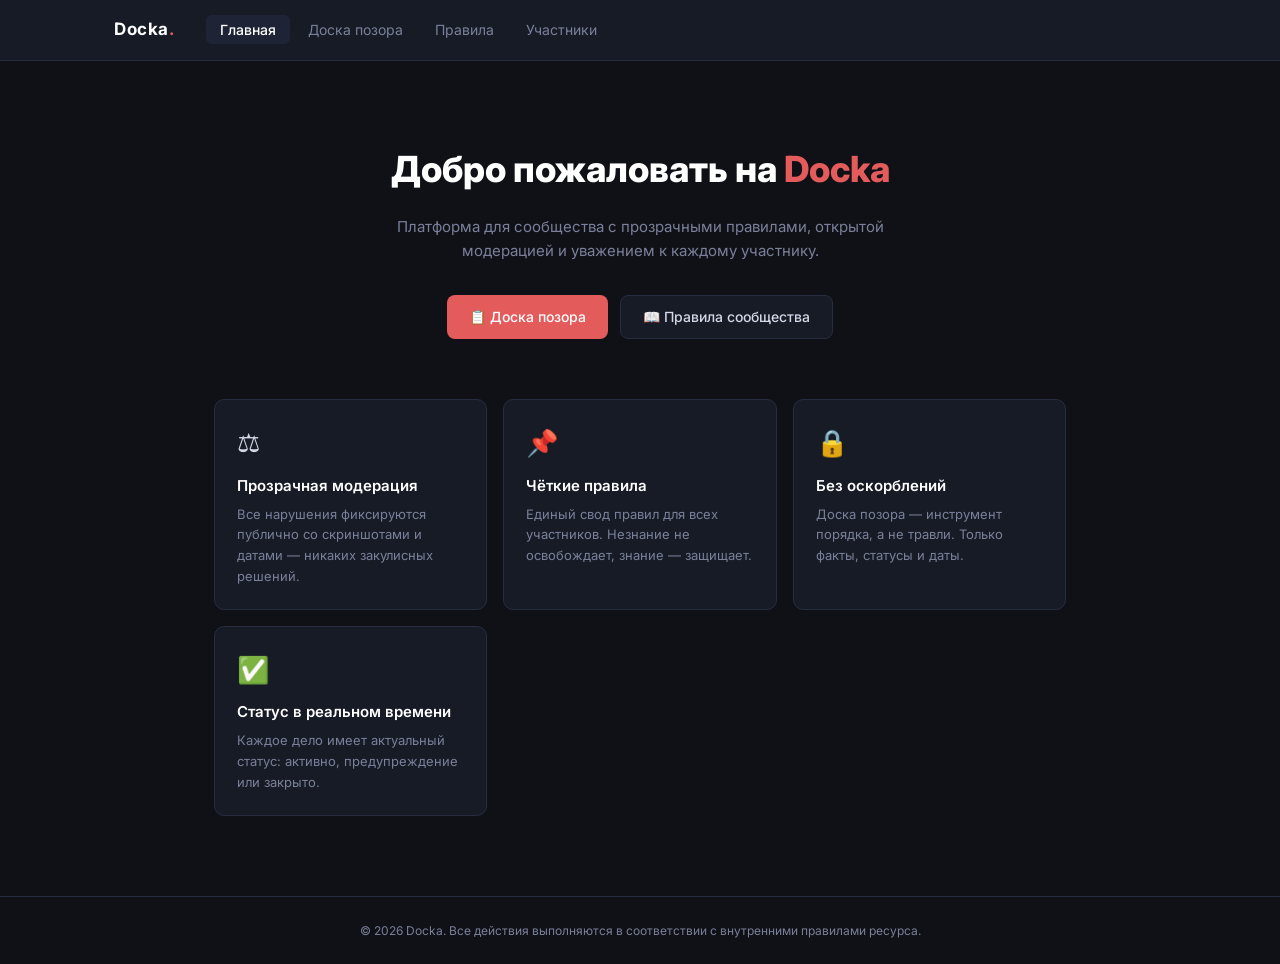
==== index.html @ f2e77553 "feat: add «Доска позора» section with cards, filters and lightbox" ====
<!DOCTYPE html>
<html lang="ru">
<head>
  <meta charset="UTF-8" />
  <meta name="viewport" content="width=device-width, initial-scale=1.0" />
  <title>Docka — Главная</title>
  <link rel="preconnect" href="https://fonts.googleapis.com" />
  <link rel="preconnect" href="https://fonts.gstatic.com" crossorigin />
  <link href="https://fonts.googleapis.com/css2?family=Inter:wght@400;500;600;700;800&display=swap" rel="stylesheet" />
  <link rel="stylesheet" href="style.css" />
</head>
<body>

  <!-- ── Navigation ── -->
  <header class="site-header">
    <nav class="nav-inner">
      <a class="nav-logo" href="index.html">Docka<span>.</span></a>
      <ul class="nav-links">
        <li><a href="index.html" class="active">Главная</a></li>
        <li><a href="shame.html">Доска позора</a></li>
        <li><a href="#">Правила</a></li>
        <li><a href="#">Участники</a></li>
      </ul>
    </nav>
  </header>

  <!-- ── Hero ── -->
  <section class="home-hero">
    <h1>Добро пожаловать на <em>Docka</em></h1>
    <p>Платформа для сообщества с прозрачными правилами, открытой модерацией и уважением к каждому участнику.</p>
    <div class="cta-row">
      <a href="shame.html" class="btn btn--primary">📋 Доска позора</a>
      <a href="#" class="btn btn--ghost">📖 Правила сообщества</a>
    </div>
  </section>

  <!-- ── Features ── -->
  <div class="feature-grid">
    <div class="feature-card">
      <div class="icon">⚖️</div>
      <h3>Прозрачная модерация</h3>
      <p>Все нарушения фиксируются публично со скриншотами и датами — никаких закулисных решений.</p>
    </div>
    <div class="feature-card">
      <div class="icon">📌</div>
      <h3>Чёткие правила</h3>
      <p>Единый свод правил для всех участников. Незнание не освобождает, знание — защищает.</p>
    </div>
    <div class="feature-card">
      <div class="icon">🔒</div>
      <h3>Без оскорблений</h3>
      <p>Доска позора — инструмент порядка, а не травли. Только факты, статусы и даты.</p>
    </div>
    <div class="feature-card">
      <div class="icon">✅</div>
      <h3>Статус в реальном времени</h3>
      <p>Каждое дело имеет актуальный статус: активно, предупреждение или закрыто.</p>
    </div>
  </div>

  <footer class="site-footer">
    © 2026 Docka. Все действия выполняются в соответствии с внутренними правилами ресурса.
  </footer>

</body>
</html>
---- style.css ----
/* ─── Reset & Base ─────────────────────────────────────────────── */
*, *::before, *::after { box-sizing: border-box; margin: 0; padding: 0; }

:root {
  --bg:          #0f1117;
  --surface:     #171b26;
  --surface-2:   #1e2435;
  --border:      #272d3f;
  --accent:      #e35b5b;
  --accent-dim:  #b34545;
  --text:        #d4d8e8;
  --text-muted:  #7a8099;
  --green:       #4caf7d;
  --yellow:      #e3aa5b;
  --radius:      10px;
  --font:        'Inter', system-ui, sans-serif;
}

html { scroll-behavior: smooth; }

body {
  background: var(--bg);
  color: var(--text);
  font-family: var(--font);
  font-size: 15px;
  line-height: 1.6;
  min-height: 100vh;
}

a { color: inherit; text-decoration: none; }
img { display: block; max-width: 100%; }

/* ─── Header / Nav ─────────────────────────────────────────────── */
.site-header {
  background: var(--surface);
  border-bottom: 1px solid var(--border);
  position: sticky;
  top: 0;
  z-index: 100;
}

.nav-inner {
  max-width: 1100px;
  margin: 0 auto;
  padding: 0 24px;
  height: 60px;
  display: flex;
  align-items: center;
  gap: 32px;
}

.nav-logo {
  font-size: 17px;
  font-weight: 700;
  letter-spacing: .03em;
  color: #fff;
  white-space: nowrap;
}
.nav-logo span { color: var(--accent); }

.nav-links {
  display: flex;
  gap: 4px;
  list-style: none;
}

.nav-links a {
  padding: 6px 14px;
  border-radius: 6px;
  font-size: 14px;
  color: var(--text-muted);
  transition: background .15s, color .15s;
}
.nav-links a:hover,
.nav-links a.active {
  background: var(--surface-2);
  color: var(--text);
}
.nav-links a.active { color: #fff; font-weight: 500; }

/* ─── Page Shell ───────────────────────────────────────────────── */
.page-wrap {
  max-width: 1100px;
  margin: 0 auto;
  padding: 48px 24px 80px;
}

/* ─── Hero / Page Header ───────────────────────────────────────── */
.page-hero {
  margin-bottom: 48px;
}
.page-hero h1 {
  font-size: 26px;
  font-weight: 700;
  color: #fff;
  display: flex;
  align-items: center;
  gap: 10px;
}
.page-hero h1 .icon { font-size: 22px; }
.page-hero p {
  margin-top: 10px;
  color: var(--text-muted);
  max-width: 620px;
  font-size: 14px;
}

.notice-box {
  margin-top: 20px;
  background: rgba(227,91,91,.07);
  border: 1px solid rgba(227,91,91,.25);
  border-radius: var(--radius);
  padding: 14px 18px;
  font-size: 13px;
  color: var(--text-muted);
  max-width: 700px;
  line-height: 1.7;
}
.notice-box strong { color: var(--text); }

/* ─── Stats Strip ──────────────────────────────────────────────── */
.stats-strip {
  display: flex;
  gap: 16px;
  margin-bottom: 36px;
  flex-wrap: wrap;
}
.stat-chip {
  background: var(--surface);
  border: 1px solid var(--border);
  border-radius: 8px;
  padding: 10px 18px;
  font-size: 13px;
  color: var(--text-muted);
}
.stat-chip strong { display: block; font-size: 20px; font-weight: 700; color: #fff; }

/* ─── Filters ──────────────────────────────────────────────────── */
.filters {
  display: flex;
  gap: 8px;
  margin-bottom: 28px;
  flex-wrap: wrap;
}
.filter-btn {
  background: var(--surface);
  border: 1px solid var(--border);
  border-radius: 6px;
  padding: 6px 14px;
  font-size: 13px;
  color: var(--text-muted);
  cursor: pointer;
  transition: all .15s;
  font-family: var(--font);
}
.filter-btn:hover { border-color: #3a4060; color: var(--text); }
.filter-btn.active {
  background: var(--accent);
  border-color: var(--accent);
  color: #fff;
}

/* ─── Violation Cards ──────────────────────────────────────────── */
.cards-grid {
  display: grid;
  grid-template-columns: repeat(auto-fill, minmax(320px, 1fr));
  gap: 20px;
}

.v-card {
  background: var(--surface);
  border: 1px solid var(--border);
  border-radius: var(--radius);
  overflow: hidden;
  transition: border-color .2s, transform .2s;
}
.v-card:hover {
  border-color: #3a4060;
  transform: translateY(-2px);
}

/* screenshot area */
.v-card__shot {
  position: relative;
  background: var(--surface-2);
  cursor: pointer;
}
.v-card__shot img,
.v-card__shot svg {
  width: 100%;
  height: 180px;
  object-fit: cover;
}
.v-card__shot-label {
  position: absolute;
  bottom: 8px;
  left: 8px;
  background: rgba(0,0,0,.7);
  color: #fff;
  font-size: 11px;
  padding: 3px 8px;
  border-radius: 4px;
  letter-spacing: .03em;
}
.v-card__zoom-hint {
  position: absolute;
  top: 8px;
  right: 8px;
  background: rgba(0,0,0,.6);
  color: #fff;
  font-size: 11px;
  padding: 3px 7px;
  border-radius: 4px;
  opacity: 0;
  transition: opacity .15s;
}
.v-card:hover .v-card__zoom-hint { opacity: 1; }

/* body */
.v-card__body { padding: 16px; }

.v-card__head {
  display: flex;
  align-items: center;
  gap: 10px;
  margin-bottom: 10px;
}
.v-card__avatar {
  width: 34px;
  height: 34px;
  border-radius: 50%;
  background: var(--surface-2);
  border: 1px solid var(--border);
  display: flex;
  align-items: center;
  justify-content: center;
  font-size: 15px;
  font-weight: 700;
  color: var(--accent);
  flex-shrink: 0;
  text-transform: uppercase;
}
.v-card__nick {
  font-weight: 600;
  font-size: 15px;
  color: #fff;
}
.v-card__id { font-size: 12px; color: var(--text-muted); }

.v-card__desc {
  font-size: 13px;
  color: var(--text-muted);
  margin-bottom: 14px;
  line-height: 1.65;
}
.v-card__desc strong { color: var(--text); }

.v-card__meta {
  display: flex;
  align-items: center;
  justify-content: space-between;
  flex-wrap: wrap;
  gap: 8px;
  padding-top: 12px;
  border-top: 1px solid var(--border);
}
.v-card__date { font-size: 12px; color: var(--text-muted); }
.v-card__date span { color: var(--text); }

/* Status badges */
.badge {
  font-size: 11px;
  font-weight: 600;
  padding: 3px 9px;
  border-radius: 20px;
  letter-spacing: .04em;
  text-transform: uppercase;
}
.badge--active   { background: rgba(227,91,91,.15);  color: var(--accent); }
.badge--resolved { background: rgba(76,175,125,.12); color: var(--green);  }
.badge--warning  { background: rgba(227,170,91,.12); color: var(--yellow); }

/* ─── Lightbox ─────────────────────────────────────────────────── */
.lightbox {
  display: none;
  position: fixed;
  inset: 0;
  background: rgba(0,0,0,.85);
  z-index: 999;
  align-items: center;
  justify-content: center;
  padding: 24px;
  backdrop-filter: blur(4px);
}
.lightbox.open { display: flex; }
.lightbox__img {
  max-width: 90vw;
  max-height: 85vh;
  border-radius: 8px;
  border: 1px solid var(--border);
  object-fit: contain;
}
.lightbox__close {
  position: absolute;
  top: 20px;
  right: 24px;
  background: none;
  border: none;
  color: #fff;
  font-size: 28px;
  cursor: pointer;
  line-height: 1;
}

/* ─── Empty State ──────────────────────────────────────────────── */
.empty-state {
  grid-column: 1/-1;
  text-align: center;
  padding: 60px 20px;
  color: var(--text-muted);
  font-size: 14px;
}
.empty-state .big { font-size: 36px; margin-bottom: 12px; }

/* ─── Footer ───────────────────────────────────────────────────── */
.site-footer {
  border-top: 1px solid var(--border);
  padding: 24px;
  text-align: center;
  font-size: 12px;
  color: var(--text-muted);
}

/* ─── Home page ────────────────────────────────────────────────── */
.home-hero {
  padding: 80px 24px 60px;
  text-align: center;
}
.home-hero h1 { font-size: 36px; color: #fff; font-weight: 800; }
.home-hero h1 em { color: var(--accent); font-style: normal; }
.home-hero p { margin: 16px auto 0; max-width: 520px; color: var(--text-muted); font-size: 15px; }
.home-hero .cta-row { margin-top: 32px; display: flex; gap: 12px; justify-content: center; flex-wrap: wrap; }
.btn {
  display: inline-flex;
  align-items: center;
  gap: 7px;
  padding: 10px 22px;
  border-radius: 8px;
  font-size: 14px;
  font-weight: 500;
  transition: opacity .15s;
  cursor: pointer;
  border: none;
  font-family: var(--font);
}
.btn:hover { opacity: .85; }
.btn--primary { background: var(--accent); color: #fff; }
.btn--ghost    { background: var(--surface); border: 1px solid var(--border); color: var(--text); }

.feature-grid {
  max-width: 900px;
  margin: 0 auto 80px;
  display: grid;
  grid-template-columns: repeat(auto-fill, minmax(240px, 1fr));
  gap: 16px;
  padding: 0 24px;
}
.feature-card {
  background: var(--surface);
  border: 1px solid var(--border);
  border-radius: var(--radius);
  padding: 22px;
}
.feature-card .icon { font-size: 26px; margin-bottom: 10px; }
.feature-card h3 { font-size: 15px; font-weight: 600; color: #fff; margin-bottom: 6px; }
.feature-card p { font-size: 13px; color: var(--text-muted); }

/* ─── Responsive ───────────────────────────────────────────────── */
@media (max-width: 600px) {
  .nav-inner { gap: 16px; padding: 0 16px; }
  .page-wrap  { padding: 32px 16px 60px; }
  .home-hero h1 { font-size: 26px; }
  .cards-grid { grid-template-columns: 1fr; }
}
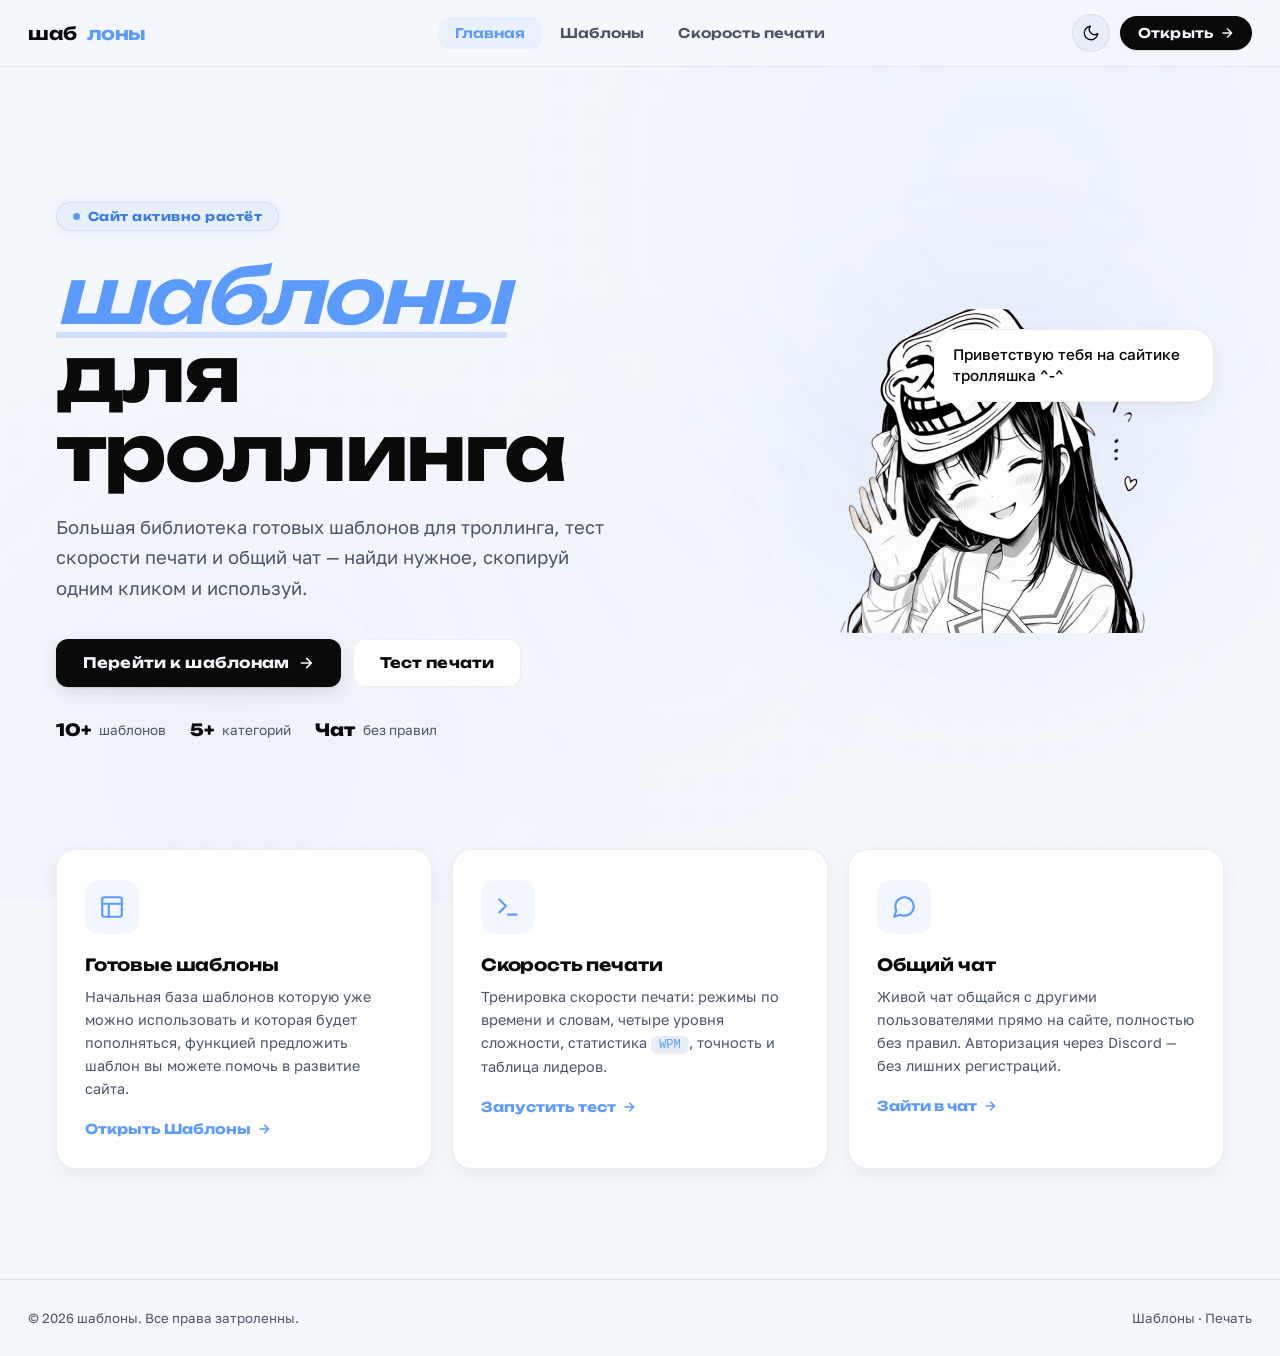
==== commit e690065b: "Import all files from shab repository Co-authored-by: morenfag-alt <254988272+morenfag-alt@users.nor" ====
--- a/index.html
+++ b/index.html
@@ -1,66 +1,785 @@
 <!DOCTYPE html>
-<html lang="ru">
+<html lang="ru" data-theme="light">
 <head>
-  <meta charset="UTF-8" />
-  <meta name="viewport" content="width=device-width, initial-scale=1.0" />
-  <title>Docka — Главная</title>
-  <link rel="preconnect" href="https://fonts.googleapis.com" />
-  <link rel="preconnect" href="https://fonts.gstatic.com" crossorigin />
-  <link href="https://fonts.googleapis.com/css2?family=Inter:wght@400;500;600;700;800&display=swap" rel="stylesheet" />
-  <link rel="stylesheet" href="style.css" />
+<meta charset="UTF-8">
+<meta name="viewport" content="width=device-width, initial-scale=1.0">
+<title>шаблоны для троллинга</title>
+<meta name="description" content="Большая библиотека готовых шаблонов для троллинга, тест на ВПМ и живой чат — найди нужное, скопируй одним кликом и используй..">
+<link rel="icon" href="logo.png" type="image/png">
+<link rel="preconnect" href="https://fonts.googleapis.com">
+<link rel="preconnect" href="https://fonts.gstatic.com" crossorigin>
+<link href="https://fonts.googleapis.com/css2?family=Unbounded:wght@400;600;700;800&family=Golos+Text:wght@400;500;600&display=swap" rel="stylesheet">
+<script src="theme.js"></script>
+<style>
+  :root {
+    --bg: #f4f7fc;
+    --bg2: #e8eef8;
+    --card: #ffffff;
+    --text: #0a0a0a;
+    --text2: #4a5568;
+    --accent: #5b9aff;
+    --accent2: #4080e8;
+    --accent-glow: rgba(91,154,255,0.12);
+    --border: rgba(0,0,0,0.07);
+    --shadow: 0 1px 3px rgba(0,0,0,0.03), 0 6px 20px rgba(0,0,0,0.05);
+    --radius: 16px;
+    --tag-bg: rgba(91,154,255,0.08);
+    --tag-text: #3b7de8;
+    --hero-grad-1: #0a0a0a;
+    --hero-grad-2: #5b9aff;
+    --hero-grad-3: #4a5568;
+  }
+  [data-theme="dark"] {
+    --bg: #0a0e1a;
+    --bg2: #0f1424;
+    --card: #131a2e;
+    --text: #e8ecf4;
+    --text2: #7b8ba8;
+    --accent: #4f8fff;
+    --accent2: #3a7aef;
+    --accent-glow: rgba(79,143,255,0.15);
+    --border: rgba(232,236,244,0.06);
+    --shadow: 0 2px 8px rgba(0,0,0,0.3), 0 12px 40px rgba(0,0,0,0.4);
+    --tag-bg: rgba(79,143,255,0.1);
+    --tag-text: #6ba3ff;
+    --hero-grad-1: #e8ecf4;
+    --hero-grad-2: #4f8fff;
+    --hero-grad-3: #7b8ba8;
+  }
+
+  /* View Transitions API */
+  ::view-transition-old(root),
+  ::view-transition-new(root) {
+    animation: none;
+    mix-blend-mode: normal;
+  }
+  ::view-transition-old(root) { z-index: 1; }
+  ::view-transition-new(root) { z-index: 999; }
+  [data-theme="dark"]::view-transition-old(root) { z-index: 999; }
+  [data-theme="dark"]::view-transition-new(root) { z-index: 1; }
+
+  * { box-sizing: border-box; margin: 0; padding: 0; }
+  html, body { height: 100%; }
+
+  body {
+    font-family: 'Golos Text', sans-serif;
+    -webkit-font-smoothing: antialiased;
+    background: var(--bg);
+    color: var(--text);
+    min-height: 100vh;
+    transition: background 0.35s, color 0.35s;
+    overflow-x: hidden;
+    position: relative;
+  }
+
+  /* ── Mesh gradient orbs ── */
+  .mesh-bg {
+    position: fixed; inset: 0; z-index: 1;
+    overflow: hidden; pointer-events: none;
+  }
+  .mesh-bg span {
+    position: absolute; border-radius: 50%;
+    filter: blur(100px); will-change: transform;
+    mix-blend-mode: screen;
+  }
+  [data-theme="dark"] .mesh-bg span { mix-blend-mode: screen; }
+  .mesh-bg .orb1 {
+    width: 70vw; height: 70vw;
+    background: radial-gradient(circle, rgba(91,154,255,0.06) 0%, transparent 70%);
+    top: -20vw; right: -15vw;
+    animation: orbFloat1 24s ease-in-out infinite;
+  }
+  .mesh-bg .orb2 {
+    width: 60vw; height: 60vw;
+    background: radial-gradient(circle, rgba(99,102,241,0.04) 0%, transparent 70%);
+    bottom: -18vw; left: -12vw;
+    animation: orbFloat2 30s ease-in-out infinite;
+  }
+  .mesh-bg .orb3 {
+    width: 40vw; height: 40vw;
+    background: radial-gradient(circle, rgba(91,154,255,0.03) 0%, transparent 65%);
+    top: 35%; left: 30%;
+    animation: orbFloat3 20s ease-in-out infinite;
+  }
+  [data-theme="light"] .mesh-bg .orb1 { background: radial-gradient(circle, rgba(91,154,255,0.06) 0%, transparent 70%); }
+  [data-theme="light"] .mesh-bg .orb2 { background: radial-gradient(circle, rgba(99,102,241,0.04) 0%, transparent 70%); }
+  [data-theme="light"] .mesh-bg .orb3 { background: radial-gradient(circle, rgba(91,154,255,0.03) 0%, transparent 65%); }
+  [data-theme="dark"] .mesh-bg .orb1 { background: radial-gradient(circle, rgba(79,143,255,0.12) 0%, transparent 70%); }
+  [data-theme="dark"] .mesh-bg .orb2 { background: radial-gradient(circle, rgba(99,102,241,0.08) 0%, transparent 70%); }
+  [data-theme="dark"] .mesh-bg .orb3 { background: radial-gradient(circle, rgba(79,143,255,0.06) 0%, transparent 65%); }
+
+  @keyframes orbFloat1 { 0%,100%{transform:translate(0,0) scale(1)} 50%{transform:translate(-4%,5%) scale(1.07)} }
+  @keyframes orbFloat2 { 0%,100%{transform:translate(0,0) scale(1)} 50%{transform:translate(5%,-4%) scale(1.1)} }
+  @keyframes orbFloat3 { 0%,100%{transform:translate(0,0) scale(1)} 33%{transform:translate(3%,3%) scale(1.04)} 66%{transform:translate(-2%,-2%) scale(0.96)} }
+
+  /* Точечная сетка */
+  .dot-grid {
+    position: fixed; inset: 0; z-index: 1; pointer-events: none;
+    background-image: radial-gradient(rgba(10,14,26,0.04) 1px, transparent 1px);
+    background-size: 32px 32px;
+    transition: background-image 0.4s ease;
+  }
+  [data-theme="dark"] .dot-grid {
+    background-image: radial-gradient(rgba(79,143,255,0.04) 1px, transparent 1px);
+  }
+
+  /* ── Make content sit above canvas layers ── */
+  header, main, footer { position: relative; z-index: 10; }
+
+  /* HEADER */
+  header {
+    position: sticky; top: 0; z-index: 200;
+    background: rgba(244,247,252,0.75);
+    border-bottom: 1px solid var(--border);
+    backdrop-filter: blur(20px);
+    -webkit-backdrop-filter: blur(20px);
+    padding: 0 28px;
+    transition: background 0.4s, border-color 0.4s;
+  }
+  [data-theme="dark"] header { background: rgba(10,14,26,0.7); }
+
+  .header-inner {
+    max-width: 1240px; margin: 0 auto;
+    display: flex; align-items: center; justify-content: space-between;
+    height: 66px; gap: 16px;
+  }
+  .logo {
+    display: flex; align-items: center; gap: 10px;
+    font-family: 'Unbounded', sans-serif;
+    font-weight: 700; font-size: 1.1rem;
+    color: var(--text); text-decoration: none;
+    letter-spacing: -0.5px; flex-shrink: 0;
+  }
+  .logo img { width: 32px; height: 32px; border-radius: 9px; object-fit: cover; }
+  .logo span { color: var(--accent); }
+
+  nav.main-nav {
+    display: flex; gap: 2px;
+    position: absolute; left: 50%; transform: translateX(-50%);
+  }
+  nav.main-nav a {
+    padding: 7px 15px; border-radius: 10px;
+    color: var(--text2); text-decoration: none; font-size: 0.83rem;
+    font-family: 'Unbounded', sans-serif; font-weight: 600;
+    transition: all 0.2s; border: 1px solid transparent;
+    letter-spacing: 0.01em;
+  }
+  nav.main-nav a:hover { color: var(--text); background: var(--bg2); border-color: var(--border); }
+  nav.main-nav a.active { color: var(--accent); background: var(--tag-bg); border-color: transparent; }
+
+  .header-actions { display: flex; align-items: center; gap: 10px; }
+  .theme-btn {
+    background: var(--bg2); border: 1px solid var(--border);
+    color: var(--text); cursor: pointer;
+    border-radius: 999px; width: 38px; height: 38px;
+    display: inline-flex; align-items: center; justify-content: center;
+    transition: background 0.25s, border-color 0.25s, transform 0.25s;
+    position: relative; overflow: hidden;
+  }
+  .theme-btn:hover { background: var(--card); border-color: var(--accent); transform: translateY(-1px); }
+  .theme-btn:active { transform: scale(0.96); }
+  .theme-btn svg {
+    transition: transform 0.5s cubic-bezier(0.32,0.72,0,1), opacity 0.3s;
+  }
+  .theme-btn:hover svg { transform: rotate(25deg); }
+
+  .header-cta {
+    display: inline-flex; align-items: center; gap: 7px;
+    padding: 9px 18px; border-radius: 999px;
+    background: var(--text);
+    color: var(--bg) !important; text-decoration: none; font-size: 0.84rem;
+    font-family: 'Unbounded', sans-serif; font-weight: 600;
+    transition: transform 0.25s cubic-bezier(0.32,0.72,0,1), box-shadow 0.25s;
+    letter-spacing: 0.01em;
+    box-shadow: 0 1px 2px rgba(10,10,10,0.10);
+  }
+  .header-cta:hover { transform: translateY(-2px); box-shadow: 0 8px 22px rgba(10,10,10,0.18); }
+  .header-cta:active { transform: scale(0.97); }
+
+  @media (max-width: 720px) { nav.main-nav { display: none; } }
+
+  /* ── HERO ── */
+  .hero-wrap {
+    max-width: 1240px; margin: 0 auto;
+    padding: 90px 36px 48px;
+    display: grid;
+    grid-template-columns: 1.15fr 0.85fr;
+    gap: 48px; align-items: center;
+    min-height: calc(100vh - 66px - 68px);
+  }
+  @media (max-width: 900px) {
+    .hero-wrap { grid-template-columns:1fr; padding:60px 24px 32px; text-align:center; min-height:auto; }
+  }
+
+  .hero-text { animation: fadeUp 0.7s ease both; }
+
+  .hero-tag {
+    display: inline-flex; align-items: center; gap: 8px;
+    padding: 6px 16px; margin-bottom: 26px;
+    background: var(--tag-bg); color: var(--tag-text);
+    border-radius: 999px; font-size: 0.76rem;
+    font-family: 'Unbounded', sans-serif; font-weight: 700;
+    letter-spacing: 0.04em; border: 1px solid var(--border);
+    box-shadow: 0 2px 12px var(--accent-glow);
+  }
+  .pulse-dot {
+    width: 7px; height: 7px; border-radius: 50%;
+    background: var(--accent);
+    animation: pulseRing 2.2s infinite;
+  }
+  @keyframes pulseRing {
+    0%   { box-shadow: 0 0 0 0 var(--accent-glow); }
+    70%  { box-shadow: 0 0 0 9px transparent; }
+    100% { box-shadow: 0 0 0 0 transparent; }
+  }
+
+  .hero-title {
+    font-family: 'Unbounded', sans-serif;
+    font-size: clamp(2.6rem, 6.5vw, 4.8rem);
+    font-weight: 700; line-height: 1.02;
+    margin-bottom: 20px; letter-spacing: -0.035em;
+    color: var(--text);
+    text-wrap: balance;
+  }
+  .hero-title .accent {
+    color: var(--accent);
+    font-style: italic;
+    font-weight: 600;
+    position: relative;
+  }
+  .hero-title .accent::after {
+    content: '';
+    position: absolute;
+    left: 0; right: 0; bottom: 0.06em;
+    height: 0.08em;
+    background: var(--accent);
+    opacity: 0.25;
+    border-radius: 2px;
+  }
+  @keyframes gradShift { 0%,100%{background-position:0% 50%} 50%{background-position:100% 50%} }
+
+  .hero-sub {
+    color: var(--text2); font-size: clamp(1rem, 1.6vw, 1.15rem);
+    line-height: 1.65; max-width: 560px; margin-bottom: 36px;
+  }
+  @media (max-width:900px) { .hero-sub { margin-left:auto; margin-right:auto; } }
+
+  .hero-actions {
+    display: flex; flex-wrap: wrap; gap: 12px; margin-bottom: 32px;
+  }
+  @media (max-width:900px) { .hero-actions { justify-content:center; } }
+
+  .btn {
+    display: inline-flex; align-items: center; gap: 8px;
+    padding: 14px 26px; border-radius: 12px;
+    font-family: 'Unbounded', sans-serif; font-weight: 700;
+    font-size: 0.91rem; cursor: pointer;
+    text-decoration: none; transition: all 0.22s;
+    border: 1px solid transparent; letter-spacing: 0.01em;
+  }
+  .btn-primary {
+    background: var(--text);
+    color: var(--bg);
+    box-shadow: 0 1px 2px rgba(10,10,10,0.10), 0 6px 18px rgba(10,10,10,0.10);
+  }
+  .btn-primary:hover { transform: translateY(-2px); box-shadow: 0 12px 30px rgba(10,10,10,0.20); }
+  .btn-primary:active { transform: scale(0.98); }
+  .btn-ghost {
+    background: var(--card); color: var(--text);
+    border-color: var(--border);
+    backdrop-filter: blur(8px);
+  }
+  .btn-ghost:hover { border-color: var(--text); transform: translateY(-2px); }
+  .btn-ghost:active { transform: scale(0.98); }
+
+  .hero-meta {
+    display: flex; flex-wrap: wrap; gap: 24px;
+    color: var(--text2); font-size: 0.85rem;
+  }
+  @media (max-width:900px) { .hero-meta { justify-content:center; } }
+  .hero-meta-item { display: inline-flex; align-items: center; gap: 8px; }
+  .hero-meta-item strong {
+    color: var(--text); font-family: 'Unbounded', sans-serif;
+    font-size: 1.05rem; font-weight: 800;
+  }
+
+  /* ── Hero image ── */
+  .hero-image {
+    position: relative;
+    display: flex; justify-content: center; align-items: center;
+    animation: fadeUp 0.7s 0.18s ease both;
+  }
+  .hero-image .glow {
+    position: absolute; inset: -20%;
+    background: radial-gradient(circle at center, var(--accent-glow), transparent 65%);
+    filter: blur(50px); z-index: 0;
+    animation: glowPulse 4s ease-in-out infinite;
+  }
+  @keyframes glowPulse { 0%,100%{opacity:0.7} 50%{opacity:1} }
+  .hero-image video {
+    position: relative; z-index: 1;
+    width: min(68%, 360px); height: auto;
+    animation: floatY 6s ease-in-out infinite;
+  }
+  @keyframes floatY { 0%,100%{transform:translateY(0) rotate(-1.5deg)} 50%{transform:translateY(-16px) rotate(1.5deg)} }
+  .hero-image .speech-bubble {
+    position: absolute;
+    top: 6%;
+    right: 2%;
+    z-index: 3;
+    max-width: min(72%, 280px);
+    padding: 14px 18px;
+    background: var(--card);
+    color: var(--text);
+    border: 1px solid var(--border);
+    border-radius: 22px 22px 22px 6px;
+    font-family: 'Golos Text', sans-serif;
+    font-size: 0.95rem;
+    line-height: 1.4;
+    font-weight: 500;
+    box-shadow: var(--shadow);
+    transform-origin: bottom left;
+    opacity: 0;
+    animation: bubblePop 0.55s 0.55s cubic-bezier(0.34,1.56,0.64,1) forwards,
+               bubbleFloat 5s 1.2s ease-in-out infinite;
+  }
+  .hero-image .speech-bubble::before {
+    content: '';
+    position: absolute;
+    left: 18px;
+    bottom: -9px;
+    width: 18px;
+    height: 18px;
+    background: var(--card);
+    border-right: 1px solid var(--border);
+    border-bottom: 1px solid var(--border);
+    transform: rotate(45deg);
+    border-radius: 0 0 6px 0;
+  }
+  @keyframes bubblePop {
+    0%   { opacity: 0; transform: translateY(8px) scale(0.85); }
+    60%  { opacity: 1; transform: translateY(-2px) scale(1.04); }
+    100% { opacity: 1; transform: translateY(0) scale(1); }
+  }
+  @keyframes bubbleFloat {
+    0%, 100% { transform: translateY(0) rotate(0deg); }
+    50%      { transform: translateY(-4px) rotate(0.6deg); }
+  }
+  @media (prefers-reduced-motion: reduce) {
+    .hero-image .speech-bubble { animation: none; opacity: 1; transform: none; }
+  }
+  @media (max-width: 900px) {
+    .hero-image .speech-bubble {
+      position: static;
+      max-width: 320px;
+      margin: 24px auto 0;
+      transform-origin: top center;
+    }
+    .hero-image .speech-bubble::before {
+      left: 50%;
+      top: -9px;
+      bottom: auto;
+      transform: translateX(-50%) rotate(45deg);
+      border: none;
+      border-top: 1px solid var(--border);
+      border-left: 1px solid var(--border);
+      border-radius: 6px 0 0 0;
+    }
+  }
+
+  /* ── FEATURES ── */
+  .features {
+    max-width: 1240px; margin: 0 auto;
+    padding: 16px 36px 110px;
+    display: grid; grid-template-columns: repeat(3,1fr); gap: 20px;
+  }
+  @media (max-width:900px) { .features { grid-template-columns:1fr; padding:16px 24px 80px; } }
+
+  .feature {
+    background: var(--card);
+    border: 1px solid var(--border);
+    border-radius: 20px;
+    padding: 30px 28px;
+    box-shadow: var(--shadow);
+    transition: all 0.28s cubic-bezier(.25,.8,.25,1);
+    position: relative; overflow: hidden;
+    animation: fadeUp 0.6s ease both;
+    text-decoration: none; color: inherit; display: block;
+  }
+  .feature:nth-child(1) { animation-delay:0.12s }
+  .feature:nth-child(2) { animation-delay:0.22s }
+  .feature:nth-child(3) { animation-delay:0.32s }
+
+  /* акцентная полоса */
+  .feature::before {
+    content: ''; position: absolute;
+    top: 0; left: 0; right: 0; height: 2px;
+    background: var(--accent);
+    transform: scaleX(0); transform-origin: left;
+    transition: transform 0.4s cubic-bezier(0.32,0.72,0,1);
+    border-radius: 20px 20px 0 0;
+  }
+  /* мягкое свечение при hover */
+  .feature::after {
+    content: ''; position: absolute; inset: 0; border-radius: 20px;
+    background: radial-gradient(circle at 50% 0%, var(--accent-glow), transparent 60%);
+    opacity: 0; transition: opacity 0.35s;
+    pointer-events: none;
+  }
+  .feature:hover {
+    transform: translateY(-6px);
+    border-color: var(--text);
+    box-shadow: 0 1px 2px rgba(10,10,10,0.05), 0 18px 40px rgba(10,10,10,0.10);
+  }
+  [data-theme="dark"] .feature:hover { box-shadow: 0 18px 40px rgba(0,0,0,0.45); border-color: var(--text); }
+  .feature:hover::before { transform: scaleX(1); }
+  .feature:hover::after  { opacity: 1; }
+
+  .feature-icon {
+    width: 54px; height: 54px; border-radius: 14px;
+    background: var(--tag-bg); color: var(--accent);
+    display: flex; align-items: center; justify-content: center;
+    margin-bottom: 20px; transition: all 0.28s;
+    position: relative; z-index: 1;
+  }
+  .feature:hover .feature-icon {
+    background: var(--text);
+    color: var(--bg); transform: rotate(-6deg) scale(1.04);
+  }
+  .feature-icon svg { width: 26px; height: 26px; }
+
+  .feature h3 {
+    font-family: 'Unbounded', sans-serif;
+    font-size: 1.05rem; font-weight: 700;
+    margin-bottom: 10px; letter-spacing: -0.01em;
+    position: relative; z-index: 1;
+  }
+  .feature p {
+    color: var(--text2); font-size: 0.9rem;
+    line-height: 1.6; margin-bottom: 18px;
+    position: relative; z-index: 1;
+  }
+  .feature p code {
+    background: var(--bg2); padding: 2px 8px;
+    border-radius: 6px; font-size: 0.84em;
+    color: var(--accent);
+  }
+  .feature-link {
+    display: inline-flex; align-items: center; gap: 6px;
+    color: var(--accent); font-size: 0.85rem;
+    font-family: 'Unbounded', sans-serif; font-weight: 700;
+    transition: gap 0.22s; position: relative; z-index: 1;
+  }
+  .feature:hover .feature-link { gap: 14px; }
+
+  /* ── FOOTER ── */
+  footer {
+    border-top: 1px solid var(--border);
+    padding: 30px 28px;
+    background: transparent;
+  }
+  .footer-inner {
+    max-width: 1240px; margin: 0 auto;
+    display: flex; flex-wrap: wrap; gap: 12px;
+    justify-content: space-between; align-items: center;
+    color: var(--text2); font-size: 0.83rem;
+  }
+  .footer-inner a { color: var(--text2); text-decoration: none; transition: color 0.2s; }
+  .footer-inner a:hover { color: var(--accent); }
+
+  /* ── ANIMATIONS ── */
+  @keyframes fadeUp {
+    from { opacity:0; transform:translateY(22px); }
+    to   { opacity:1; transform:translateY(0); }
+  }
+</style>
 </head>
 <body>
 
-  <!-- ── Navigation ── -->
-  <header class="site-header">
-    <nav class="nav-inner">
-      <a class="nav-logo" href="index.html">Docka<span>.</span></a>
-      <ul class="nav-links">
-        <li><a href="index.html" class="active">Главная</a></li>
-        <li><a href="shame.html">Доска позора</a></li>
-        <li><a href="#">Правила</a></li>
-        <li><a href="#">Участники</a></li>
-      </ul>
+
+<!-- Background layers -->
+<div class="mesh-bg" aria-hidden="true">
+  <span class="orb1"></span>
+  <span class="orb2"></span>
+  <span class="orb3"></span>
+</div>
+<div class="dot-grid" aria-hidden="true"></div>
+
+<header>
+  <div class="header-inner">
+    <a href="/" class="logo">
+      <img src="logo.png" alt="" onerror="this.style.display='none'">
+      шаб<span>лоны</span>
+    </a>
+    <nav class="main-nav">
+      <a href="/" class="active">Главная</a>
+      <a href="/templates">Шаблоны</a>
+      <a href="/typing">Скорость печати</a>
     </nav>
-  </header>
-
-  <!-- ── Hero ── -->
-  <section class="home-hero">
-    <h1>Добро пожаловать на <em>Docka</em></h1>
-    <p>Платформа для сообщества с прозрачными правилами, открытой модерацией и уважением к каждому участнику.</p>
-    <div class="cta-row">
-      <a href="shame.html" class="btn btn--primary">📋 Доска позора</a>
-      <a href="#" class="btn btn--ghost">📖 Правила сообщества</a>
+    <div class="header-actions">
+      <button class="theme-btn" id="themeBtn" title="Сменить тему" aria-label="Сменить тему"></button>
+      <a href="/templates" class="header-cta">
+        Открыть
+        <svg width="14" height="14" viewBox="0 0 24 24" fill="none" stroke="currentColor" stroke-width="2.5" stroke-linecap="round" stroke-linejoin="round"><path d="M5 12h14M13 5l7 7-7 7"/></svg>
+      </a>
+    </div>
+  </div>
+</header>
+
+<main>
+  <section class="hero-wrap">
+    <div class="hero-text">
+      <span class="hero-tag"><span class="pulse-dot"></span> Сайт активно растёт</span>
+      <h1 class="hero-title">
+        <span class="accent">шаблоны</span><br>
+        для троллинга
+      </h1>
+      <p class="hero-sub">
+        Большая библиотека готовых шаблонов для троллинга, тест скорости
+        печати и общий чат — найди нужное, скопируй одним кликом и используй.
+      </p>
+      <div class="hero-actions">
+        <a href="/templates" class="btn btn-primary">
+          Перейти к шаблонам
+          <svg width="16" height="16" viewBox="0 0 24 24" fill="none" stroke="currentColor" stroke-width="2.5" stroke-linecap="round" stroke-linejoin="round"><path d="M5 12h14M13 5l7 7-7 7"/></svg>
+        </a>
+        <a href="/typing" class="btn btn-ghost">Тест печати</a>
+      </div>
+      <div class="hero-meta">
+        <span class="hero-meta-item"><strong>10+</strong> шаблонов</span>
+        <span class="hero-meta-item"><strong>5+</strong> категорий</span>
+        <span class="hero-meta-item"><strong>Чат</strong> без правил</span>
+      </div>
+    </div>
+    <div class="hero-image">
+      <div class="glow"></div>
+      <video id="heroVideo" src="trollchan.webm" autoplay muted playsinline></video>
+      <div class="speech-bubble" role="note">Приветствую тебя на сайтике тролляшка ^-^</div>
     </div>
   </section>
 
-  <!-- ── Features ── -->
-  <div class="feature-grid">
-    <div class="feature-card">
-      <div class="icon">⚖️</div>
-      <h3>Прозрачная модерация</h3>
-      <p>Все нарушения фиксируются публично со скриншотами и датами — никаких закулисных решений.</p>
-    </div>
-    <div class="feature-card">
-      <div class="icon">📌</div>
-      <h3>Чёткие правила</h3>
-      <p>Единый свод правил для всех участников. Незнание не освобождает, знание — защищает.</p>
-    </div>
-    <div class="feature-card">
-      <div class="icon">🔒</div>
-      <h3>Без оскорблений</h3>
-      <p>Доска позора — инструмент порядка, а не травли. Только факты, статусы и даты.</p>
-    </div>
-    <div class="feature-card">
-      <div class="icon">✅</div>
-      <h3>Статус в реальном времени</h3>
-      <p>Каждое дело имеет актуальный статус: активно, предупреждение или закрыто.</p>
-    </div>
+  <section class="features">
+    <a href="/templates" class="feature">
+      <div class="feature-icon">
+        <svg viewBox="0 0 24 24" fill="none" stroke="currentColor" stroke-width="2" stroke-linecap="round" stroke-linejoin="round">
+          <rect x="3" y="3" width="18" height="18" rx="2"/>
+          <path d="M3 9h18M9 21V9"/>
+        </svg>
+      </div>
+      <h3>Готовые шаблоны</h3>
+      <p>Начальная база шаблонов которую уже можно использовать и которая будет пополняться, функцией предложить шаблон вы можете помочь в развитие сайта.</p>
+      <span class="feature-link">
+        Открыть Шаблоны
+        <svg width="14" height="14" viewBox="0 0 24 24" fill="none" stroke="currentColor" stroke-width="2.5" stroke-linecap="round" stroke-linejoin="round"><path d="M5 12h14M13 5l7 7-7 7"/></svg>
+      </span>
+    </a>
+
+    <a href="/typing" class="feature">
+      <div class="feature-icon">
+        <svg viewBox="0 0 24 24" fill="none" stroke="currentColor" stroke-width="2" stroke-linecap="round" stroke-linejoin="round">
+          <polyline points="4 17 10 11 4 5"/>
+          <line x1="12" y1="19" x2="20" y2="19"/>
+        </svg>
+      </div>
+      <h3>Скорость печати</h3>
+      <p>Тренировка скорости печати: режимы по времени и словам, четыре уровня сложности, статистика <code>WPM</code>, точность и таблица лидеров.</p>
+      <span class="feature-link">
+        Запустить тест
+        <svg width="14" height="14" viewBox="0 0 24 24" fill="none" stroke="currentColor" stroke-width="2.5" stroke-linecap="round" stroke-linejoin="round"><path d="M5 12h14M13 5l7 7-7 7"/></svg>
+      </span>
+    </a>
+
+    <a href="/templates" class="feature">
+      <div class="feature-icon">
+        <svg viewBox="0 0 24 24" fill="none" stroke="currentColor" stroke-width="2" stroke-linecap="round" stroke-linejoin="round">
+          <path d="M21 11.5a8.38 8.38 0 0 1-.9 3.8 8.5 8.5 0 0 1-7.6 4.7 8.38 8.38 0 0 1-3.8-.9L3 21l1.9-5.7a8.38 8.38 0 0 1-.9-3.8 8.5 8.5 0 0 1 4.7-7.6 8.38 8.38 0 0 1 3.8-.9h.5a8.48 8.48 0 0 1 8 8v.5z"/>
+        </svg>
+      </div>
+      <h3>Общий чат</h3>
+      <p>Живой чат общайся с другими пользователями прямо на сайте, полностью без правил. Авторизация через Discord — без лишних регистраций.</p>
+      <span class="feature-link">
+        Зайти в чат
+        <svg width="14" height="14" viewBox="0 0 24 24" fill="none" stroke="currentColor" stroke-width="2.5" stroke-linecap="round" stroke-linejoin="round"><path d="M5 12h14M13 5l7 7-7 7"/></svg>
+      </span>
+    </a>
+  </section>
+</main>
+
+<footer>
+  <div class="footer-inner">
+    <span>© <span id="year">2026</span> шаблоны. Все права затроленны.</span>
+    <span>
+      <a href="/templates">Шаблоны</a> · <a href="/typing">Печать</a>
+    </span>
   </div>
-
-  <footer class="site-footer">
-    © 2026 Docka. Все действия выполняются в соответствии с внутренними правилами ресурса.
-  </footer>
-
+</footer>
+
+<script>
+  document.getElementById('year').textContent = new Date().getFullYear();
+
+  // После окончания trollchan.webm — запустить continue.webm в луп
+  const heroVideo = document.getElementById('heroVideo');
+  heroVideo.addEventListener('ended', function() {
+    heroVideo.src = 'continue.webm';
+    heroVideo.loop = true;
+    heroVideo.play();
+  });
+</script>
+
+<!-- Custom cursor with motion blur trail -->
+<style>
+  /* Hide default cursor and show custom one */
+  body, a, button, [role="button"] {
+    cursor: none !important;
+  }
+  #custom-cursor {
+    position: fixed;
+    top: 0; left: 0;
+    width: 20px; height: 20px;
+    pointer-events: none;
+    z-index: 99999;
+    transform: translate3d(-100px, -100px, 0);
+    will-change: transform;
+    transition: opacity 0.2s;
+  }
+  #custom-cursor svg {
+    width: 20px; height: 20px;
+    filter: drop-shadow(0 1px 2px rgba(0,0,0,0.18));
+  }
+  [data-theme="dark"] #custom-cursor svg .cursor-fill { fill: #e8ecf4; }
+  [data-theme="dark"] #custom-cursor svg .cursor-stroke { stroke: #0a0e1a; }
+  [data-theme="light"] #custom-cursor svg .cursor-fill { fill: #0a0a0a; }
+  [data-theme="light"] #custom-cursor svg .cursor-stroke { stroke: #ffffff; }
+
+  #cursor-trail-canvas {
+    position: fixed;
+    inset: 0;
+    width: 100%;
+    height: 100%;
+    pointer-events: none;
+    z-index: 99998;
+  }
+</style>
+
+<div id="custom-cursor">
+  <svg viewBox="0 0 24 24" xmlns="http://www.w3.org/2000/svg">
+    <path class="cursor-stroke" d="M5.5 3.21V20.8l4.86-4.86h8.14L5.5 3.21z" stroke-width="1.4" fill="none"/>
+    <path class="cursor-fill" d="M5.5 3.21V20.8l4.86-4.86h8.14L5.5 3.21z"/>
+  </svg>
+</div>
+<canvas id="cursor-trail-canvas"></canvas>
+
+<script>
+(function() {
+  'use strict';
+
+  // Skip on touch devices
+  if (window.matchMedia && window.matchMedia('(pointer: coarse)').matches) return;
+  if (window.matchMedia && window.matchMedia('(prefers-reduced-motion: reduce)').matches) return;
+
+  const cursor = document.getElementById('custom-cursor');
+  const canvas = document.getElementById('cursor-trail-canvas');
+  const ctx = canvas.getContext('2d');
+
+  let mouseX = -100, mouseY = -100;
+  let cursorX = -100, cursorY = -100;
+  let visible = false;
+  const LERP = 0.25;
+
+  // Trail history
+  const TRAIL_LENGTH = 18;
+  const trail = [];
+
+  function resize() {
+    const dpr = Math.min(window.devicePixelRatio || 1, 2);
+    canvas.width = window.innerWidth * dpr;
+    canvas.height = window.innerHeight * dpr;
+    canvas.style.width = window.innerWidth + 'px';
+    canvas.style.height = window.innerHeight + 'px';
+    ctx.setTransform(dpr, 0, 0, dpr, 0, 0);
+  }
+
+  function getAccentColor() {
+    const v = getComputedStyle(document.documentElement).getPropertyValue('--accent').trim();
+    return v || '#5b9aff';
+  }
+
+  function hexToRgba(hex, alpha) {
+    hex = hex.replace('#', '');
+    if (hex.length === 3) hex = hex.split('').map(c => c + c).join('');
+    const n = parseInt(hex, 16);
+    return 'rgba(' + ((n >> 16) & 255) + ',' + ((n >> 8) & 255) + ',' + (n & 255) + ',' + alpha + ')';
+  }
+
+  window.addEventListener('mousemove', function(e) {
+    mouseX = e.clientX;
+    mouseY = e.clientY;
+    if (!visible) {
+      visible = true;
+      cursor.style.opacity = '1';
+      cursorX = mouseX;
+      cursorY = mouseY;
+    }
+  });
+
+  document.addEventListener('mouseleave', function() {
+    visible = false;
+    cursor.style.opacity = '0';
+  });
+
+  window.addEventListener('resize', resize);
+  resize();
+
+  function tick() {
+    // Smooth follow
+    cursorX += (mouseX - cursorX) * LERP;
+    cursorY += (mouseY - cursorY) * LERP;
+
+    // Move cursor element (tip of arrow at top-left)
+    cursor.style.transform = 'translate3d(' + cursorX + 'px,' + cursorY + 'px,0)';
+
+    // Add to trail
+    trail.push({ x: cursorX + 4, y: cursorY + 4, time: performance.now() });
+    if (trail.length > TRAIL_LENGTH) trail.shift();
+
+    // Draw trail
+    ctx.clearRect(0, 0, canvas.width / (Math.min(window.devicePixelRatio || 1, 2)), canvas.height / (Math.min(window.devicePixelRatio || 1, 2)));
+
+    if (trail.length > 2 && visible) {
+      const accent = getAccentColor();
+      const isDark = document.documentElement.getAttribute('data-theme') === 'dark';
+
+      ctx.lineCap = 'round';
+      ctx.lineJoin = 'round';
+
+      // Draw the motion blur trail as a tapered, fading path
+      for (let i = 1; i < trail.length; i++) {
+        const t = i / trail.length; // 0..1
+        const prev = trail[i - 1];
+        const curr = trail[i];
+
+        const speed = Math.hypot(curr.x - prev.x, curr.y - prev.y);
+        // Only draw trail when moving
+        const alpha = Math.min(1, speed * 0.08) * t * (isDark ? 0.6 : 0.45);
+
+        if (alpha < 0.01) continue;
+
+        ctx.beginPath();
+        ctx.moveTo(prev.x, prev.y);
+        ctx.lineTo(curr.x, curr.y);
+
+        // Width tapers from thin at start to thicker at end
+        ctx.lineWidth = 1.5 + t * 2.5;
+        ctx.strokeStyle = hexToRgba(accent, alpha);
+        ctx.stroke();
+      }
+    }
+
+    requestAnimationFrame(tick);
+  }
+
+  requestAnimationFrame(tick);
+})();
+</script>
 </body>
 </html>
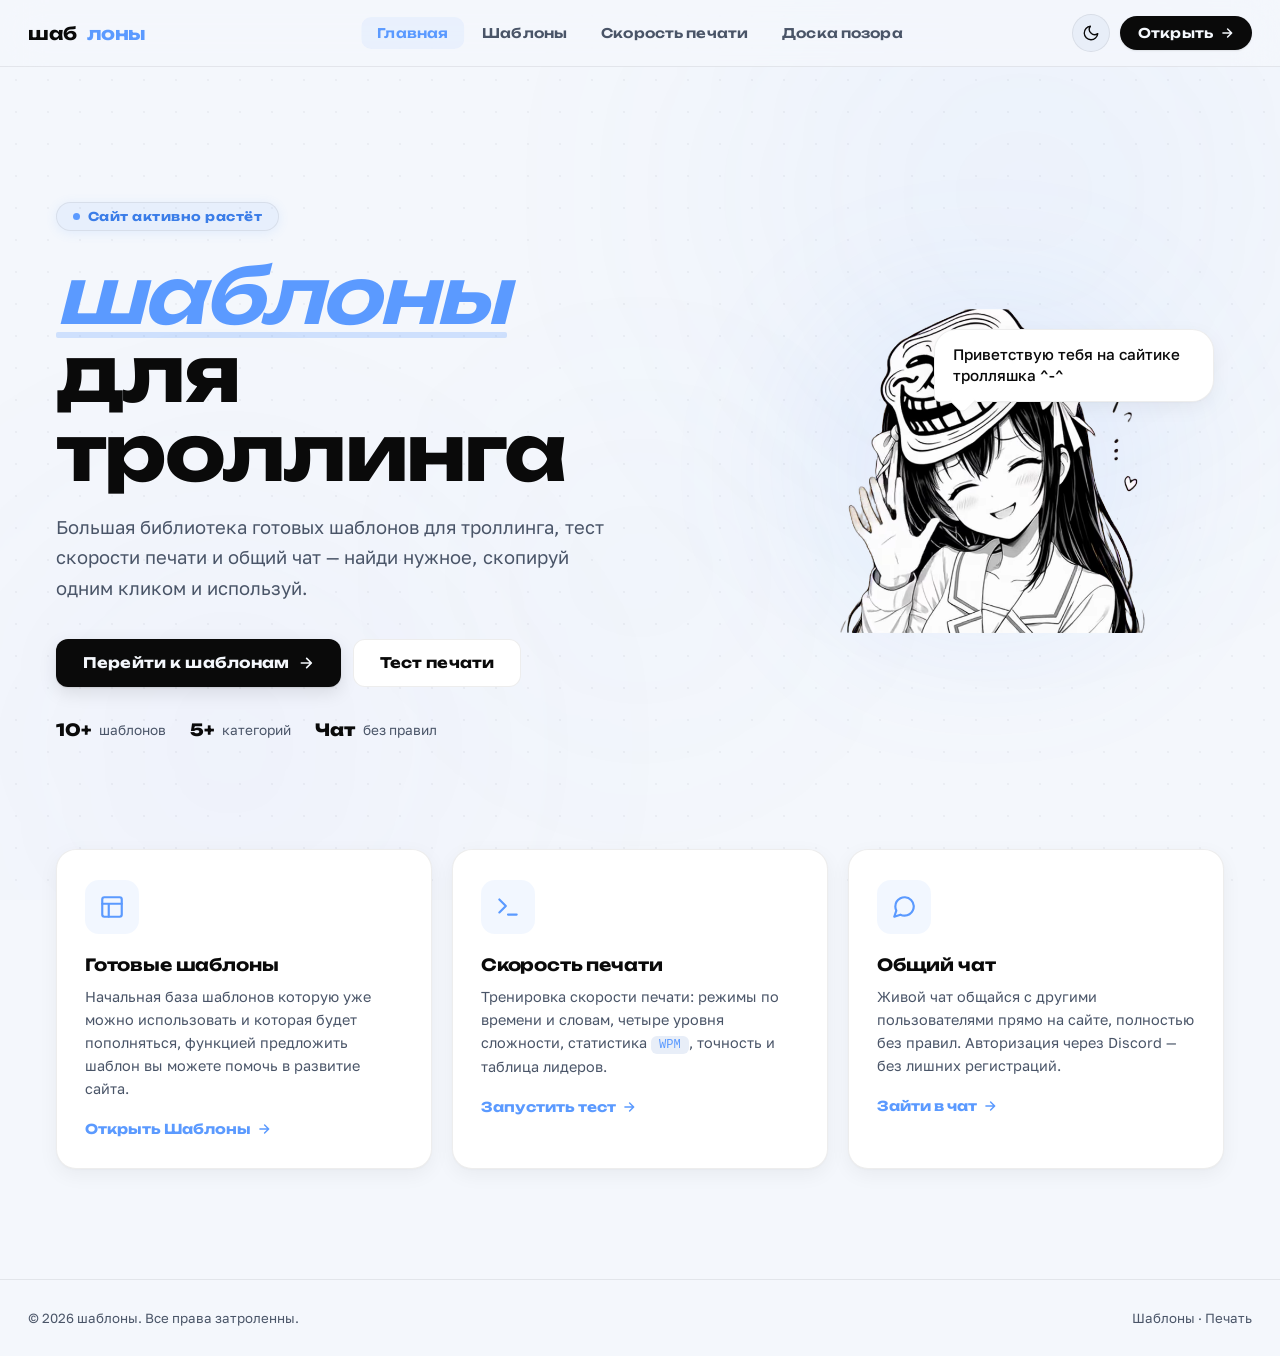
==== commit 2f0e4dcc: "feat: redesign Доска позора — new card layout, stats, filters, lightbox, cursor Co-authored-by: more" ====
--- a/index.html
+++ b/index.html
@@ -515,6 +515,7 @@
       <a href="/" class="active">Главная</a>
       <a href="/templates">Шаблоны</a>
       <a href="/typing">Скорость печати</a>
+      <a href="shame.html">Доска позора</a>
     </nav>
     <div class="header-actions">
       <button class="theme-btn" id="themeBtn" title="Сменить тему" aria-label="Сменить тему"></button>
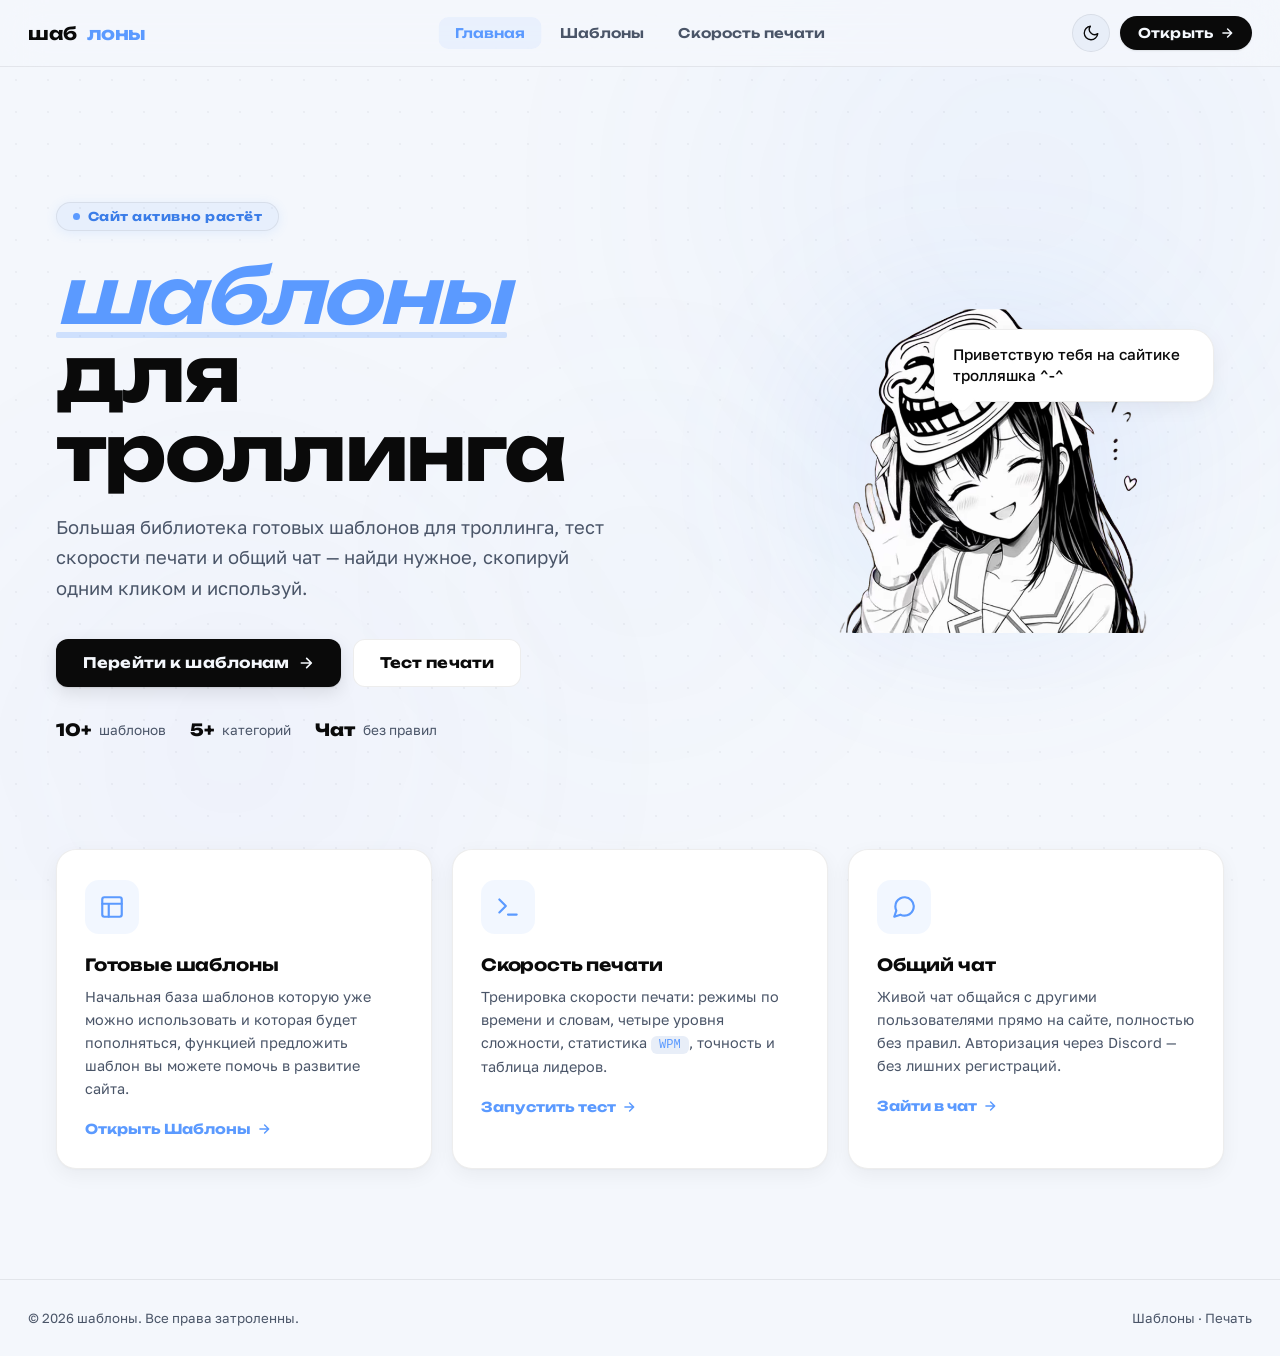
==== commit c6b0abb5: "remove: delete shame.css, shame.js and nav link to shame.html" ====
--- a/index.html
+++ b/index.html
@@ -515,7 +515,6 @@
       <a href="/" class="active">Главная</a>
       <a href="/templates">Шаблоны</a>
       <a href="/typing">Скорость печати</a>
-      <a href="shame.html">Доска позора</a>
     </nav>
     <div class="header-actions">
       <button class="theme-btn" id="themeBtn" title="Сменить тему" aria-label="Сменить тему"></button>
